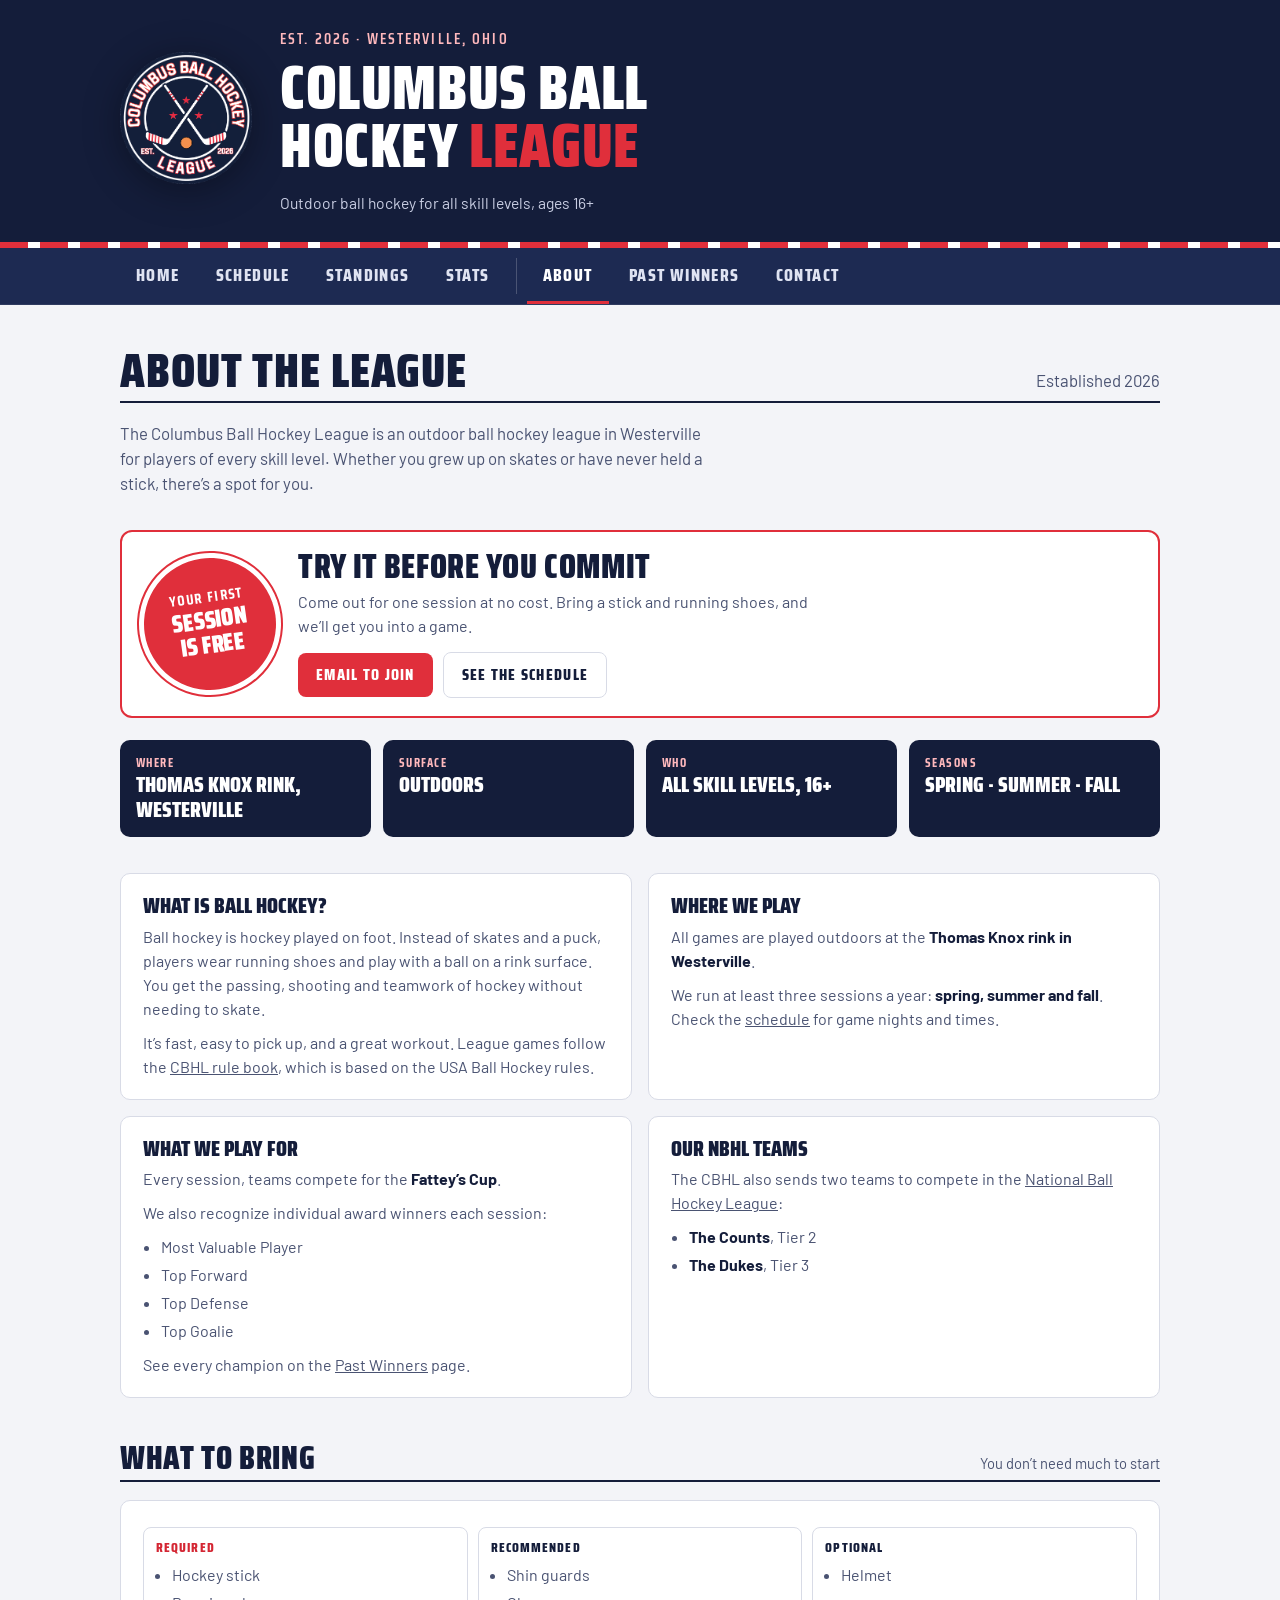
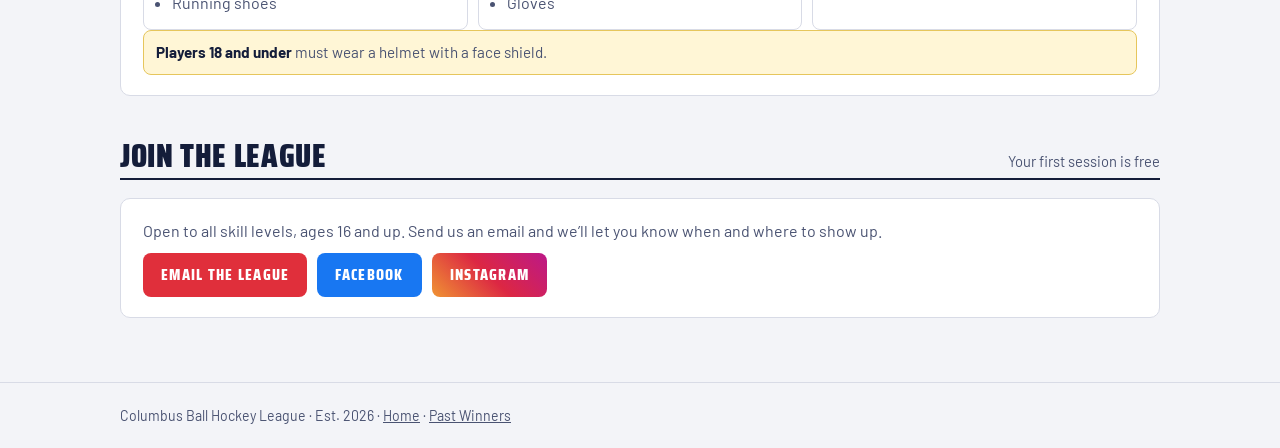
==== about.html @ 93e8f9b6 "Add files via upload" ====
<!doctype html>
<html lang="en">
<head>
<meta charset="utf-8">
<meta name="viewport" content="width=device-width, initial-scale=1, viewport-fit=cover">
<title>About the CBHL</title>
<meta name="description" content="What ball hockey is, where the Columbus Ball Hockey League plays, what to bring, and how to join. Your first session is free.">
<link rel="icon" type="image/png" href="cbhl-logo.png">
<link rel="preconnect" href="https://fonts.googleapis.com">
<link rel="preconnect" href="https://fonts.gstatic.com" crossorigin>
<link rel="stylesheet" href="https://fonts.googleapis.com/css2?family=Saira+Condensed:wght@600;800;900&family=Barlow:wght@400;500;600;700&display=swap">
<link rel="stylesheet" href="app.css">
</head>
<body>
<header class="masthead"><div class="wrap mast-inner"><a href="index.html"><img src="cbhl-logo.png" alt="Columbus Ball Hockey League home"></a><div>
<p class="eyebrow">Est. 2026 · Westerville, Ohio</p><h1>Columbus Ball<br>Hockey <span>League</span></h1>
<p class="mast-meta">Outdoor ball hockey for all skill levels, ages 16+</p></div></div></header>
<nav class="tabs" aria-label="Pages"><div class="bar"><ul>
<li><a href="index.html">Home</a></li><li><a href="index.html#schedule">Schedule</a></li><li><a href="index.html#standings">Standings</a></li><li><a href="index.html#stats">Stats</a></li><li class="nav-sep" aria-hidden="true"></li><li><a href="about.html" aria-current="true">About</a></li><li><a href="winners.html">Past Winners</a></li><li><a href="index.html#contact">Contact</a></li>
</ul></div></nav>

<main class="wrap">
  <div class="page-hero">
    <div class="sec-head"><h2>About the League</h2><p>Established 2026</p></div>
    <p>The Columbus Ball Hockey League is an outdoor ball hockey league in Westerville for players of every skill level. Whether you grew up on skates or have never held a stick, there’s a spot for you.</p>
  </div>

  <aside class="free-banner" aria-label="New players">
    <div class="free-tag"><span>Your first</span><b>Session<br>is free</b></div>
    <div class="free-copy"><h2>Try it before you commit</h2>
      <p>Come out for one session at no cost. Bring a stick and running shoes, and we’ll get you into a game.</p>
      <div class="contact-actions"><a class="btn" href="mailto:mattmccall33@gmail.com?subject=First%20free%20session">Email to join</a><a class="btn ghost" href="index.html#schedule">See the schedule</a></div>
    </div>
  </aside>

  <div class="facts">
    <div class="fact"><small>Where</small><b>Thomas Knox Rink, Westerville</b></div>
    <div class="fact"><small>Surface</small><b>Outdoors</b></div>
    <div class="fact"><small>Who</small><b>All skill levels, 16+</b></div>
    <div class="fact"><small>Seasons</small><b>Spring · Summer · Fall</b></div>
  </div>

  <section id="what" style="padding-top:36px">
    <div class="about-grid">
      <div class="card">
        <h3>What is ball hockey?</h3>
        <p>Ball hockey is hockey played on foot. Instead of skates and a puck, players wear running shoes and play with a ball on a rink surface. You get the passing, shooting and teamwork of hockey without needing to skate.</p>
        <p>It’s fast, easy to pick up, and a great workout. League games follow the <a href="CBHL_Official_Rulebook.pdf" target="_blank" rel="noopener">CBHL rule book</a>, which is based on the USA Ball Hockey rules.</p>
      </div>
      <div class="card">
        <h3>Where we play</h3>
        <p>All games are played outdoors at the <b>Thomas Knox rink in Westerville</b>.</p>
        <p>We run at least three sessions a year: <b>spring, summer and fall</b>. Check the <a href="index.html#schedule">schedule</a> for game nights and times.</p>
      </div>
      <div class="card">
        <h3>What we play for</h3>
        <p>Every session, teams compete for the <b>Fattey’s Cup</b>.</p>
        <p>We also recognize individual award winners each session:</p>
        <ul><li>Most Valuable Player</li><li>Top Forward</li><li>Top Defense</li><li>Top Goalie</li></ul>
        <p style="margin-top:10px">See every champion on the <a href="winners.html">Past Winners</a> page.</p>
      </div>
      <div class="card">
        <h3>Our NBHL teams</h3>
        <p>The CBHL also sends two teams to compete in the <a href="https://thenbhl.com/" target="_blank" rel="noopener">National Ball Hockey League</a>:</p>
        <ul><li><b>The Counts</b>, Tier 2</li><li><b>The Dukes</b>, Tier 3</li></ul>
      </div>
    </div>
  </section>

  <section id="gear">
    <div class="sec-head"><h2>What to bring</h2><p>You don’t need much to start</p></div>
    <div class="card">
      <div class="gear">
        <div class="req"><h4>Required</h4><ul><li>Hockey stick</li><li>Running shoes</li></ul></div>
        <div><h4>Recommended</h4><ul><li>Shin guards</li><li>Gloves</li></ul></div>
        <div><h4>Optional</h4><ul><li>Helmet</li></ul></div>
      </div>
      <p class="warn"><b>Players 18 and under</b> must wear a helmet with a face shield.</p>
    </div>
  </section>

  <section id="join">
    <div class="sec-head"><h2>Join the league</h2><p>Your first session is free</p></div>
    <div class="card">
      <p>Open to all skill levels, ages 16 and up. Send us an email and we’ll let you know when and where to show up.</p>
      <div class="contact-actions">
        <a class="btn" href="mailto:mattmccall33@gmail.com?subject=Joining%20the%20CBHL">Email the league</a>
        <a class="btn social fb" href="https://www.facebook.com/profile.php?id=61587629577464" target="_blank" rel="noopener">Facebook</a>
        <a class="btn social ig" href="https://www.instagram.com/cbusballhockey/" target="_blank" rel="noopener">Instagram</a>
      </div>
    </div>
  </section>
</main>

<footer><div class="wrap">Columbus Ball Hockey League · Est. 2026 · <a href="index.html">Home</a> · <a href="winners.html">Past Winners</a></div></footer>
</body>
</html>
---- app.css ----
:root{
  color-scheme:light;
  padding-top:env(safe-area-inset-top,0px);padding-bottom:env(safe-area-inset-bottom,0px);
  --navy:#141d3a; --navy-2:#1d2a52; --red:#e02f3b; --ball:#f0924a;
  --bg:#f3f4f8; --surface:#ffffff; --surface-2:#eceef5;
  --ink:#141d3a; --ink-2:#4a5372; --line:#d8dbe6;
  --head-bg:#141d3a; --head-ink:#ffffff; --accent:#d42633;
  --past:#8a90a6; --edit:#fff6d6; --edit-line:#e6c65c; --ok:#1f7a3a;
  --display:"Saira Condensed","Arial Narrow",Impact,sans-serif;
  --body:"Barlow","Segoe UI",Helvetica,Arial,sans-serif;
}
@media (prefers-color-scheme: dark){
  :root:not([data-theme="light"]){
    color-scheme:dark;
    --bg:#0b1024; --surface:#131a36; --surface-2:#1a2244;
    --ink:#eef0f8; --ink-2:#a7aecb; --line:#29325a;
    --head-bg:#0f1530; --accent:#ff5561; --past:#6e7596; --edit:#2a2710; --edit-line:#8a7424; --ok:#5fcf85;
  }
}
:root[data-theme="dark"]{
  color-scheme:dark;
  --bg:#0b1024; --surface:#131a36; --surface-2:#1a2244;
  --ink:#eef0f8; --ink-2:#a7aecb; --line:#29325a;
  --head-bg:#0f1530; --accent:#ff5561; --past:#6e7596; --edit:#2a2710; --edit-line:#8a7424; --ok:#5fcf85;
}
*{box-sizing:border-box}
html{scroll-behavior:smooth}
body{background:var(--bg);color:var(--ink);font-family:var(--body);font-size:16px;line-height:1.5;margin:0}
img{max-width:100%}
[hidden]{display:none!important}
a{color:inherit}
:focus-visible{outline:3px solid var(--ball);outline-offset:2px}
button{font:inherit;color:inherit}

/* header */
.masthead{background:var(--head-bg);color:var(--head-ink);position:relative;overflow:hidden}
.masthead::after{content:"";position:absolute;left:0;right:0;bottom:0;height:6px;background:repeating-linear-gradient(90deg,var(--red) 0 28px,#fff 28px 40px)}
.wrap{max-width:1080px;margin:0 auto;padding-inline:20px}
.mast-inner{display:flex;align-items:center;gap:28px;padding-block:28px 34px}
.mast-inner img{width:132px;height:132px;flex:none;filter:drop-shadow(0 6px 18px rgba(0,0,0,.35))}
.eyebrow{font-family:var(--display);font-weight:600;letter-spacing:.14em;text-transform:uppercase;font-size:.95rem;color:#ffb9bd;margin:0}
h1{font-family:var(--display);font-weight:900;font-size:clamp(2.2rem,6vw,3.8rem);line-height:.95;margin:.15em 0 .25em;text-transform:uppercase;letter-spacing:.01em;text-wrap:balance}
h1 span{color:var(--red)}
.mast-meta{margin:0;color:#c9cee3;font-size:.98rem}

nav.tabs{position:sticky;top:env(safe-area-inset-top,0px);z-index:5;background:var(--navy-2);border-bottom:1px solid rgba(255,255,255,.08)}
nav.tabs .bar{margin:0 auto;padding:0 20px;max-width:1080px;display:flex;align-items:center;gap:8px}
nav.tabs ul{list-style:none;margin:0;padding:0;display:flex;gap:4px;overflow-x:auto;flex:1;min-width:0}
nav.tabs a{display:block;padding:14px 16px 12px;color:#dfe3f2;text-decoration:none;font-family:var(--display);font-weight:800;font-size:1.1rem;letter-spacing:.08em;text-transform:uppercase;border-bottom:3px solid transparent;white-space:nowrap}
nav.tabs a:hover{color:#fff;border-bottom-color:rgba(255,255,255,.35)}
nav.tabs a[aria-current="true"]{color:#fff;border-bottom-color:var(--red)}
.edit-toggle{flex:none;border:1px solid rgba(255,255,255,.35);background:transparent;color:#fff;border-radius:6px;padding:6px 12px;font-family:var(--display);font-weight:800;letter-spacing:.08em;text-transform:uppercase;cursor:pointer;font-size:.9rem}
.edit-toggle:hover{background:rgba(255,255,255,.1)}
.edit-toggle[aria-pressed="true"]{background:var(--ball);border-color:var(--ball);color:#141d3a}

/* next banner */
.next{margin-top:28px;display:grid;grid-template-columns:auto 1fr;gap:6px 22px;align-items:center;background:var(--surface);border:1px solid var(--line);border-radius:10px;padding:18px 22px}
.next .tag{grid-row:span 2;font-family:var(--display);font-weight:900;text-transform:uppercase;letter-spacing:.06em;font-size:1rem;color:#fff;background:var(--red);border-radius:6px;padding:8px 12px;text-align:center;line-height:1.1}
.next .tag b{display:block;font-size:1.6rem}
.next .games{display:flex;flex-wrap:wrap;gap:6px 28px}
.next .g{font-weight:600}
.next .g time{font-family:var(--display);font-weight:800;color:var(--accent);margin-right:8px;font-size:1.1rem}
.next .when{color:var(--ink-2);font-size:.92rem}

main{padding-block:8px 64px}
section{padding-top:44px;scroll-margin-top:60px}
.sec-head{display:flex;align-items:baseline;justify-content:space-between;gap:12px;flex-wrap:wrap;border-bottom:2px solid var(--ink);padding-bottom:6px;margin-bottom:18px}
h2{font-family:var(--display);font-weight:900;text-transform:uppercase;font-size:2rem;line-height:1;margin:0;letter-spacing:.02em}
.sec-head p{margin:0;color:var(--ink-2);font-size:.92rem}

.table-box{overflow-x:auto;background:var(--surface);border:1px solid var(--line);border-radius:10px}
table{border-collapse:collapse;width:100%;font-variant-numeric:tabular-nums}
th,td{padding:10px 12px;text-align:center;white-space:nowrap;border-bottom:1px solid var(--line)}
tbody tr:last-child td{border-bottom:none}
thead th{font-family:var(--display);font-weight:800;text-transform:uppercase;letter-spacing:.08em;font-size:.9rem;color:var(--ink-2);background:var(--surface-2)}
th.l,td.l{text-align:left}
td.pts{font-weight:700;color:var(--accent)}
td.rank,th.rank{color:var(--ink-2);width:2.5em}

.team{display:inline-flex;align-items:center;gap:8px;font-weight:600}
.sw{width:14px;height:14px;border-radius:3px;flex:none;border:1px solid rgba(128,136,170,.7)}
.tbd-team{color:var(--ink-2);font-style:italic}

/* schedule */
.weeks{display:grid;grid-template-columns:repeat(auto-fill,minmax(310px,1fr));gap:16px}
.week{background:var(--surface);border:1px solid var(--line);border-radius:10px;overflow:hidden;display:flex;flex-direction:column}
.week header{display:flex;align-items:center;gap:12px;padding:10px 14px;background:var(--surface-2);border-bottom:1px solid var(--line)}
.wk{font-family:var(--display);font-weight:900;font-size:1.8rem;line-height:1;color:var(--ink);min-width:1.4em}
.wk small{display:block;font-size:.7rem;letter-spacing:.14em;font-weight:700;color:var(--ink-2)}
.status{margin-left:auto;font-family:var(--display);font-weight:800;text-transform:uppercase;letter-spacing:.08em;font-size:.8rem;padding:3px 8px;border-radius:4px}
.status.played{color:var(--past);border:1px solid var(--line)}
.status.today{background:var(--red);color:#fff}
.status.upcoming{color:var(--ink);border:1px solid var(--ink-2)}
.day{padding:10px 14px 4px}
.day h3{margin:0 0 4px;font-size:.82rem;text-transform:uppercase;letter-spacing:.1em;color:var(--ink-2);font-weight:700}
.game{display:grid;grid-template-columns:3.2em 1fr auto;gap:2px 10px;padding:8px 0;border-top:1px dashed var(--line)}
.day h3 + .game{border-top:none}
.game time{font-family:var(--display);font-weight:800;font-size:1.15rem;line-height:1.3;color:var(--accent)}
.matchup{display:flex;flex-direction:column;gap:2px}
.matchup .at{font-size:.78rem;color:var(--ink-2);text-transform:uppercase;letter-spacing:.08em;margin-left:22px}
.score{display:flex;flex-direction:column;justify-content:space-between;align-items:flex-end;font-family:var(--display);font-weight:900;font-size:1.25rem;line-height:1.15;font-variant-numeric:tabular-nums}
.score .w{color:var(--accent)}
.score .lose{color:var(--ink-2);font-weight:700}
.score .fin{font-size:.7rem;letter-spacing:.12em;color:var(--ink-2);font-weight:700}
.refs{grid-column:2 / 4;font-size:.82rem;color:var(--ink-2)}
.week.is-past{opacity:.78}
.week.is-past .game time{color:var(--past)}
.tbd{padding:18px 14px;color:var(--ink-2);font-style:italic}
.legend{display:flex;flex-wrap:wrap;gap:8px 18px;margin:0 0 16px;padding:0;list-style:none;font-size:.9rem}

/* stats */
.seg{display:inline-flex;border:1px solid var(--line);border-radius:8px;overflow:hidden;background:var(--surface)}
.seg button{font-family:var(--display);font-weight:800;text-transform:uppercase;letter-spacing:.08em;font-size:.95rem;padding:7px 16px;border:0;background:transparent;color:var(--ink-2);cursor:pointer}
.seg button[aria-pressed="true"]{background:var(--navy);color:#fff}
th .sort{all:unset;cursor:pointer;display:inline-flex;gap:4px;align-items:center}
th .sort::after{content:"⇅";font-size:.8em;opacity:.35}
th .sort:hover{color:var(--ink)}
th .sort:focus-visible{outline:3px solid var(--ball)}
th[aria-sort] .sort::after{content:"▾";font-size:.8em;color:var(--accent)}
th[aria-sort="ascending"] .sort::after{content:"▴"}
.search{font:inherit;padding:7px 12px;border:1px solid var(--line);border-radius:8px;background:var(--surface);color:var(--ink);min-width:0;width:220px;max-width:100%}
.tools{display:flex;flex-wrap:wrap;gap:10px;align-items:center;justify-content:space-between;margin-bottom:12px}
.note{font-size:.85rem;color:var(--ink-2);margin:10px 2px 0}

/* rulebook */
.rule-card{display:grid;grid-template-columns:auto 1fr;gap:24px;align-items:center;background:var(--surface);border:1px solid var(--line);border-radius:10px;padding:24px}
.book{width:110px;aspect-ratio:8.5/11;max-width:100%;background:#fff;border:1px solid var(--line);border-radius:4px;box-shadow:0 8px 20px rgba(20,29,58,.18);display:flex;flex-direction:column;align-items:center;justify-content:center;gap:6px;padding:10px;text-align:center}
.book img{width:62%}
.book span{font-family:var(--display);font-weight:800;color:#141d3a;font-size:.72rem;line-height:1.05;text-transform:uppercase}
.rule-card h3{font-family:var(--display);font-weight:900;font-size:1.6rem;text-transform:uppercase;margin:0 0 4px;line-height:1.05}
.rule-card p{margin:0 0 14px;color:var(--ink-2);max-width:60ch}
.btn{display:inline-flex;align-items:center;gap:8px;background:var(--red);color:#fff;text-decoration:none;font-family:var(--display);font-weight:800;text-transform:uppercase;letter-spacing:.08em;padding:10px 18px;border-radius:8px;border:0;cursor:pointer}
.btn:hover{background:#c21f2b}
.btn.ghost{background:transparent;color:var(--ink);border:1px solid var(--line)}
.btn.ghost:hover{background:var(--surface-2)}
.btn.small{padding:6px 12px;font-size:.85rem}
.btn:disabled{opacity:.5;cursor:default}
.star{color:#d4a017}

footer{border-top:1px solid var(--line);padding-block:22px;color:var(--ink-2);font-size:.88rem}

/* ---------- admin ---------- */
.admin-intro{margin-top:24px;background:var(--edit);border:1px solid var(--edit-line);border-radius:10px;padding:14px 18px}
.admin-intro h3{margin:0 0 4px;font-family:var(--display);font-weight:900;text-transform:uppercase;font-size:1.2rem}
.admin-intro ul{margin:4px 0 0;padding-left:1.2em;color:var(--ink-2);font-size:.93rem}
.edit-table td{padding:6px 6px}
.edit-table th{padding:8px 6px}
.edit-table input,.edit-table select{font:inherit;font-size:.95rem;padding:5px 6px;border:1px solid var(--line);border-radius:6px;background:var(--bg);color:var(--ink);width:100%;min-width:0}
.edit-table input[type="number"]{width:4.2em;text-align:center}
.edit-table input.name{min-width:11em}
.edit-table input.time{width:4.6em}
.edit-table input.ref{width:6.5em}
.edit-table input[type="date"]{width:9.6em}
.edit-table select{min-width:10.5em}
.edit-table input[type="checkbox"]{width:18px;height:18px}
.edit-table tr.wk-row td{background:var(--surface-2);font-family:var(--display);font-weight:800;text-transform:uppercase;letter-spacing:.08em;text-align:left;padding:8px 10px}
.edit-table tr.wk-row .btn{margin-left:10px}
.del{border:0;background:transparent;color:var(--ink-2);cursor:pointer;font-size:1.1rem;padding:4px 8px;border-radius:6px}
.del:hover{color:var(--accent);background:var(--surface-2)}
.row-actions{display:flex;gap:10px;flex-wrap:wrap;margin-top:12px}
.hint{font-size:.85rem;color:var(--ink-2);margin:8px 2px 0;max-width:75ch}

.savebar{position:fixed;left:0;right:0;bottom:0;z-index:20;background:var(--navy);color:#fff;padding:12px 20px calc(12px + env(safe-area-inset-bottom,0px));box-shadow:0 -6px 20px rgba(0,0,0,.25)}
.savebar .inner{max-width:1080px;margin:0 auto;display:flex;align-items:center;gap:12px;flex-wrap:wrap}
.savebar .msg{flex:1;min-width:12em;font-weight:600}
.savebar .msg small{display:block;font-weight:400;color:#c9cee3}
.savebar .btn.ghost{color:#fff;border-color:rgba(255,255,255,.35)}
.savebar .btn.ghost:hover{background:rgba(255,255,255,.1)}
body.editing main{padding-bottom:120px}
.restore{margin-top:16px;display:flex;flex-wrap:wrap;gap:10px;align-items:center;background:var(--edit);border:1px solid var(--edit-line);border-radius:10px;padding:12px 16px}
.restore span{flex:1;min-width:14em}

@media (max-width:620px){
  .mast-inner{gap:16px;padding-block:20px 28px}
  .mast-inner img{width:84px;height:84px}
  .next{grid-template-columns:1fr}
  .next .tag{grid-row:auto;justify-self:start}
  .rule-card{grid-template-columns:1fr}
  .weeks{grid-template-columns:1fr}
  .search{width:100%}
}
@media (prefers-reduced-motion:reduce){html{scroll-behavior:auto}}
.sr{position:absolute;width:1px;height:1px;overflow:hidden;clip:rect(0 0 0 0);white-space:nowrap}

/* contact + partners */
.contact-grid{display:grid;grid-template-columns:minmax(0,1fr) minmax(0,1.3fr);gap:16px}
.contact-card,.partners{background:var(--surface);border:1px solid var(--line);border-radius:10px;padding:22px}
.contact-card h3,.partners h3{font-family:var(--display);font-weight:900;font-size:1.4rem;text-transform:uppercase;margin:0 0 6px;line-height:1.05}
.contact-card p{margin:0 0 14px;color:var(--ink-2)}
.contact-actions{display:flex;flex-wrap:wrap;gap:10px;align-items:center}
.email{font-weight:600;user-select:all;overflow-wrap:anywhere}
.partner-row{display:flex;flex-wrap:wrap;gap:14px;align-items:stretch;margin-top:10px}
.partner{display:flex;flex-direction:column;gap:6px;text-decoration:none;border:1px solid var(--line);border-radius:8px;overflow:hidden;background:#0c0c0e;transition:transform .15s,box-shadow .15s}
.partner:hover{transform:translateY(-2px);box-shadow:0 8px 18px rgba(20,29,58,.25)}
.partner img{display:block;height:auto}
.partner span{font-family:var(--display);font-weight:800;text-transform:uppercase;letter-spacing:.08em;font-size:.82rem;color:#fff;padding:0 10px 8px}
.partner-wide{flex:1 1 300px;min-width:0}
.partner-wide img{width:100%}
.partner-usa{flex:0 0 auto;background:#12213f;justify-content:space-between}
.partner-usa img{width:132px;margin:14px 14px 0}
@media (max-width:760px){.contact-grid{grid-template-columns:1fr}}
@media (prefers-reduced-motion:reduce){.partner{transition:none}.partner:hover{transform:none}}
.follow-head{margin:18px 0 8px;font-family:var(--display);font-weight:800;text-transform:uppercase;letter-spacing:.1em;font-size:.9rem;color:var(--ink-2)}
.btn.social{color:#fff}
.btn.social.fb{background:#1877f2}
.btn.social.fb:hover{background:#0f63d0}
.btn.social.ig{background:linear-gradient(45deg,#f09433,#dc2743 50%,#bc1888)}
.btn.social.ig:hover{filter:brightness(.92)}

/* nav page links */
.nav-sep{width:1px;background:rgba(255,255,255,.2);margin:10px 6px}

/* first session free banner */
.free-banner{margin-top:28px;display:grid;grid-template-columns:auto 1fr;gap:22px;align-items:center;background:var(--surface);border:2px solid var(--red);border-radius:12px;padding:18px 22px;position:relative;overflow:hidden}
.free-tag{background:var(--red);color:#fff;border-radius:50%;width:132px;height:132px;display:flex;flex-direction:column;align-items:center;justify-content:center;text-align:center;font-family:var(--display);text-transform:uppercase;line-height:1;transform:rotate(-8deg);box-shadow:0 0 0 5px var(--surface),0 0 0 7px var(--red)}
.free-tag span{font-weight:700;font-size:.9rem;letter-spacing:.1em}
.free-tag b{font-weight:900;font-size:1.55rem;margin-top:4px}
.free-copy h2{font-size:clamp(1.5rem,3.4vw,2.1rem);text-transform:uppercase;margin:0 0 6px;line-height:1.02;text-wrap:balance}
.free-copy p{margin:0 0 14px;color:var(--ink-2);max-width:60ch}
@media (max-width:620px){.free-banner{grid-template-columns:1fr}.free-tag{width:108px;height:108px}.free-tag b{font-size:1.3rem}}

/* sub pages */
.page-hero{padding-block:34px 6px}
.page-hero h2{font-size:clamp(2rem,5vw,3rem)}
.page-hero p{color:var(--ink-2);max-width:65ch;margin:10px 0 0;font-size:1.05rem}
.about-grid{display:grid;grid-template-columns:repeat(2,minmax(0,1fr));gap:16px}
@media (max-width:700px){.about-grid{grid-template-columns:1fr}}
.card{background:var(--surface);border:1px solid var(--line);border-radius:10px;padding:20px 22px}
.card h3{font-family:var(--display);font-weight:900;font-size:1.35rem;text-transform:uppercase;margin:0 0 8px;line-height:1.05}
.card p{margin:0 0 10px;color:var(--ink-2)}
.card p:last-child{margin-bottom:0}
.card ul{margin:0;padding-left:1.1em;color:var(--ink-2)}
.card li{margin-bottom:4px}
.card li b,.card p b{color:var(--ink)}
.facts{display:grid;grid-template-columns:repeat(auto-fit,minmax(150px,1fr));gap:12px;margin-top:22px}
.fact{background:var(--navy);color:#fff;border-radius:10px;padding:14px 16px}
.fact small{display:block;font-family:var(--display);font-weight:700;letter-spacing:.12em;text-transform:uppercase;color:#ffb9bd;font-size:.78rem}
.fact b{font-family:var(--display);font-weight:900;font-size:1.35rem;text-transform:uppercase;line-height:1.1}
.gear{display:grid;grid-template-columns:repeat(3,minmax(0,1fr));gap:10px;margin-top:6px}
.gear div{border:1px solid var(--line);border-radius:8px;padding:10px 12px}
.gear h4{margin:0 0 4px;font-family:var(--display);font-weight:800;text-transform:uppercase;letter-spacing:.08em;font-size:.85rem}
.gear .req h4{color:var(--accent)}
.gear ul{padding-left:1em;margin:0}
.warn{margin-top:12px;padding:10px 12px;border-radius:8px;background:var(--edit);border:1px solid var(--edit-line);color:var(--ink);font-size:.95rem}
@media (max-width:620px){.gear{grid-template-columns:1fr}}

/* winners */
.season{padding-top:40px}
.award-grid{display:grid;grid-template-columns:repeat(3,minmax(0,1fr));gap:16px}
.award{background:var(--surface);border:1px solid var(--line);border-radius:10px;overflow:hidden;display:flex;flex-direction:column}
.award .photo{aspect-ratio:4/3;max-width:100%;background:var(--surface-2);display:flex;align-items:center;justify-content:center;overflow:hidden}
.award .photo img{width:100%;height:100%;object-fit:cover;display:block}
.award .photo .ph{color:var(--ink-2);font-family:var(--display);font-weight:700;letter-spacing:.1em;text-transform:uppercase;font-size:.85rem;display:flex;flex-direction:column;align-items:center;gap:6px;opacity:.8}
.award .photo .ph svg{width:36px;height:36px}
.award .meta{padding:12px 14px 14px}
.award .label{font-family:var(--display);font-weight:800;text-transform:uppercase;letter-spacing:.1em;font-size:.8rem;color:var(--accent)}
.award .name{font-weight:700;font-size:1.1rem;margin-top:2px}
.award .name.tba{color:var(--ink-2);font-weight:500;font-style:italic}
.award .cap{color:var(--ink-2);font-size:.9rem}
.award.cup{border-color:var(--red);border-width:2px}
.award .edit-fields{display:grid;gap:6px;margin-top:8px}
.award .edit-fields input{font:inherit;font-size:.92rem;padding:6px 8px;border:1px solid var(--line);border-radius:6px;background:var(--bg);color:var(--ink);width:100%}
.award .edit-fields label{font-size:.78rem;color:var(--ink-2);display:grid;gap:2px}
.season-edit{display:flex;flex-wrap:wrap;gap:10px;align-items:center;margin-bottom:14px}
.season-edit input{font:inherit;padding:7px 10px;border:1px solid var(--line);border-radius:8px;background:var(--surface);color:var(--ink)}
@media (max-width:900px){.award-grid{grid-template-columns:repeat(2,minmax(0,1fr))}}
@media (max-width:520px){.award-grid{grid-template-columns:1fr}}
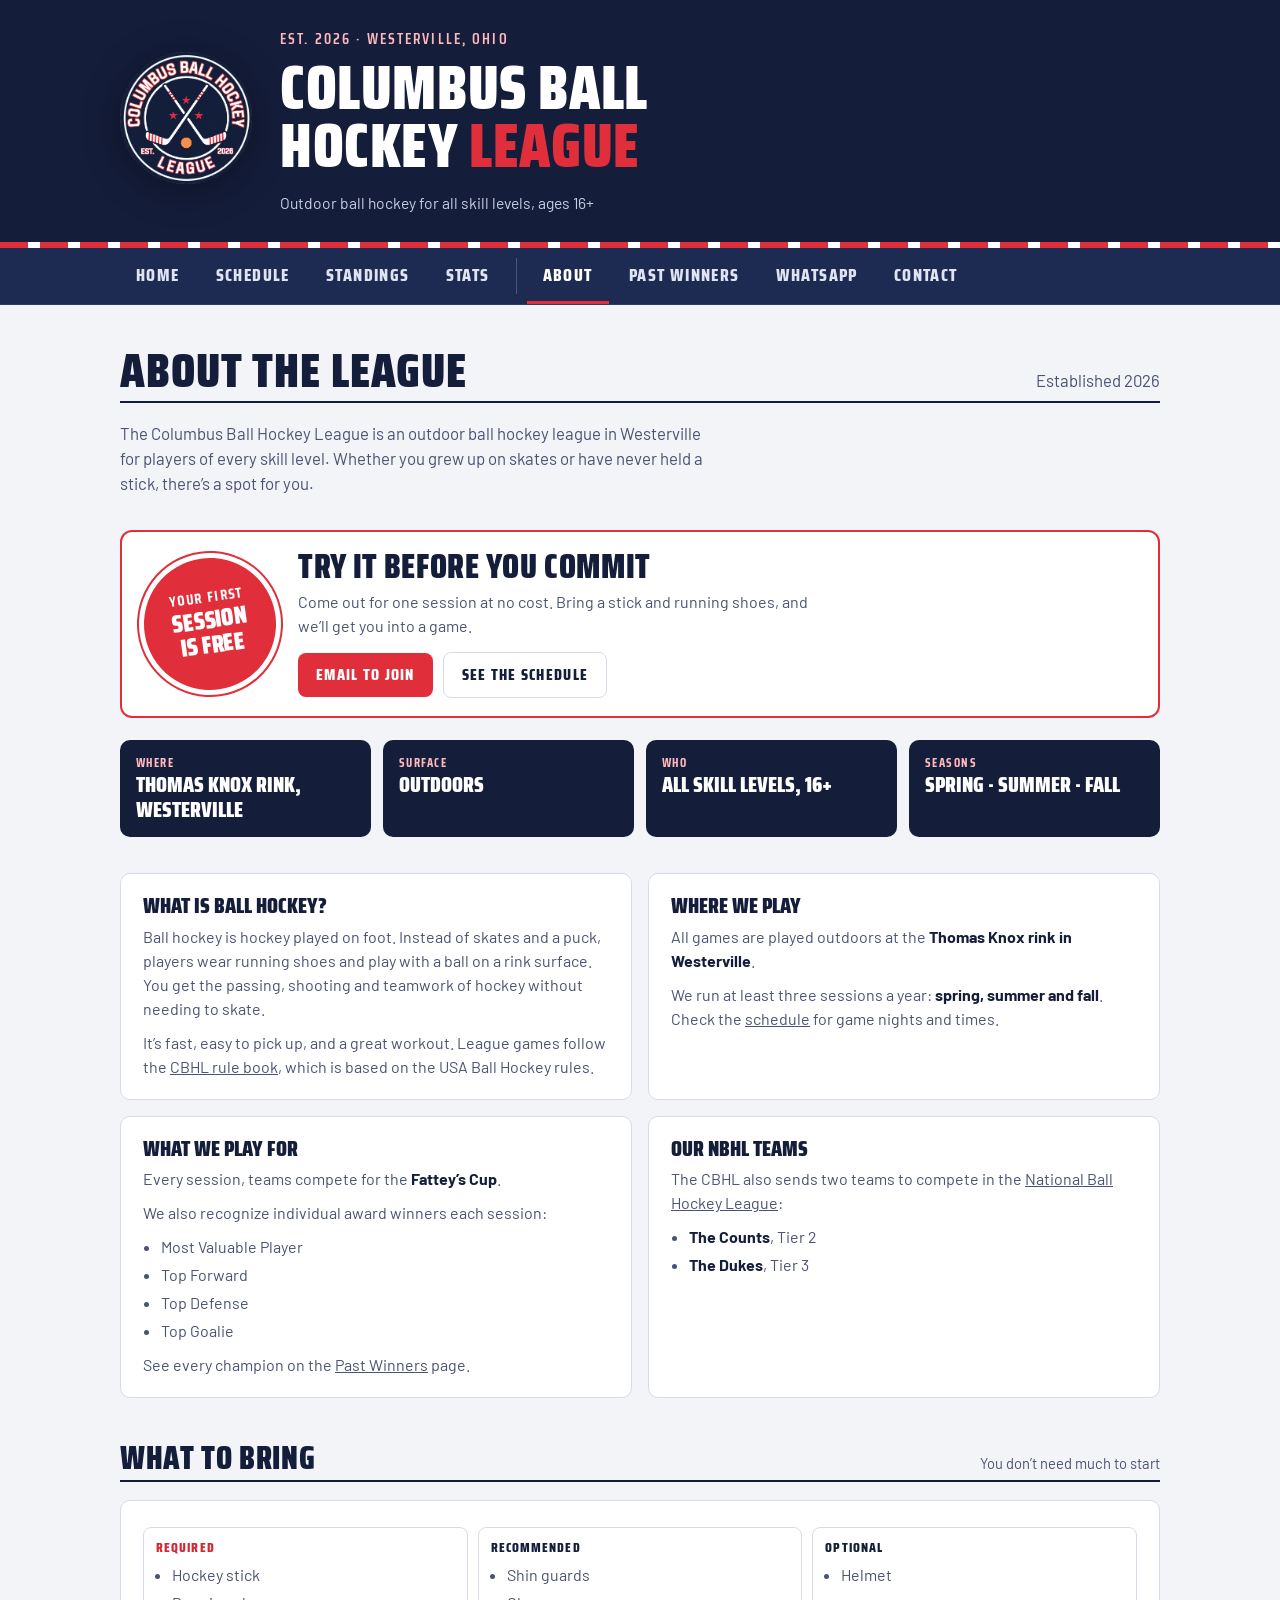
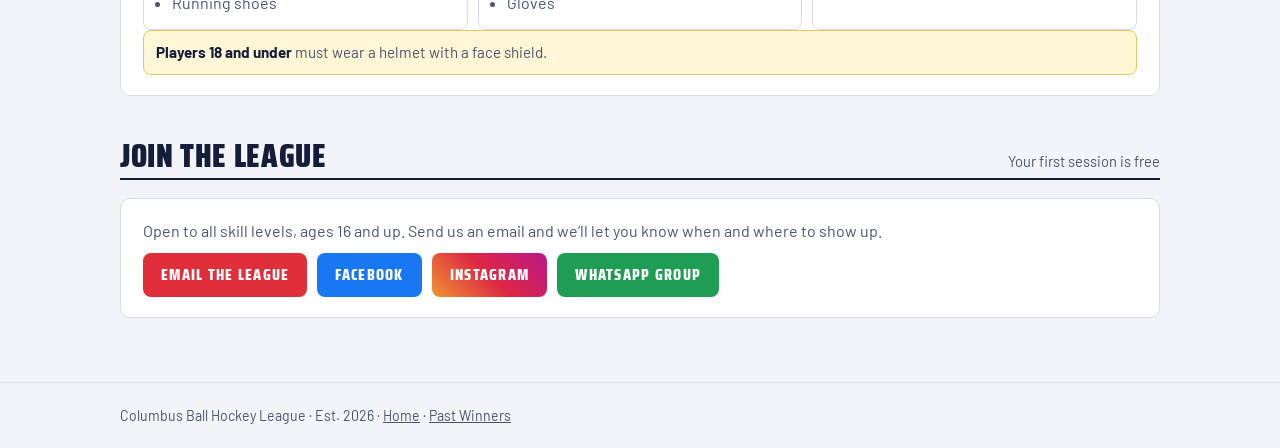
==== commit 9a11b344: "Add files via upload" ====
--- a/about.html
+++ b/about.html
@@ -16,7 +16,7 @@
 <p class="eyebrow">Est. 2026 · Westerville, Ohio</p><h1>Columbus Ball<br>Hockey <span>League</span></h1>
 <p class="mast-meta">Outdoor ball hockey for all skill levels, ages 16+</p></div></div></header>
 <nav class="tabs" aria-label="Pages"><div class="bar"><ul>
-<li><a href="index.html">Home</a></li><li><a href="index.html#schedule">Schedule</a></li><li><a href="index.html#standings">Standings</a></li><li><a href="index.html#stats">Stats</a></li><li class="nav-sep" aria-hidden="true"></li><li><a href="about.html" aria-current="true">About</a></li><li><a href="winners.html">Past Winners</a></li><li><a href="index.html#contact">Contact</a></li>
+<li><a href="index.html">Home</a></li><li><a href="index.html#schedule">Schedule</a></li><li><a href="index.html#standings">Standings</a></li><li><a href="index.html#stats">Stats</a></li><li class="nav-sep" aria-hidden="true"></li><li><a href="about.html" aria-current="true">About</a></li><li><a href="winners.html">Past Winners</a></li><li><a href="whatsapp.html">WhatsApp</a></li><li><a href="index.html#contact">Contact</a></li>
 </ul></div></nav>
 
 <main class="wrap">
@@ -87,6 +87,7 @@
         <a class="btn" href="mailto:mattmccall33@gmail.com?subject=Joining%20the%20CBHL">Email the league</a>
         <a class="btn social fb" href="https://www.facebook.com/profile.php?id=61587629577464" target="_blank" rel="noopener">Facebook</a>
         <a class="btn social ig" href="https://www.instagram.com/cbusballhockey/" target="_blank" rel="noopener">Instagram</a>
+        <a class="btn social wa" href="whatsapp.html">WhatsApp group</a>
       </div>
     </div>
   </section>
--- a/app.css
+++ b/app.css
@@ -265,3 +265,27 @@
 .season-edit input{font:inherit;padding:7px 10px;border:1px solid var(--line);border-radius:8px;background:var(--surface);color:var(--ink)}
 @media (max-width:900px){.award-grid{grid-template-columns:repeat(2,minmax(0,1fr))}}
 @media (max-width:520px){.award-grid{grid-template-columns:1fr}}
+
+/* message players */
+.msg-panel{padding-top:28px}
+.msg-grid{display:grid;grid-template-columns:auto 1fr;gap:10px 14px;align-items:start}
+.msg-grid label{font-weight:600;padding-top:8px}
+.msg-input{font:inherit;padding:8px 10px;border:1px solid var(--line);border-radius:8px;background:var(--bg);color:var(--ink);width:100%;min-width:0}
+textarea.msg-input{resize:vertical;min-height:7em}
+.msg-row{display:grid;grid-template-columns:repeat(2,minmax(0,1fr));gap:22px;margin-top:20px;padding-top:18px;border-top:1px solid var(--line)}
+.msg-col h3{font-family:var(--display);font-weight:900;text-transform:uppercase;font-size:1.2rem;margin:0 0 4px}
+.msg-col .hint{margin:4px 0 12px}
+.file-pick{display:grid;gap:4px;font-size:.9rem;color:var(--ink-2);margin-top:6px}
+.file-pick input{font:inherit;font-size:.9rem;color:var(--ink);max-width:100%}
+.btn.social.wa{background:#1f9d55}
+.btn.social.wa:hover{background:#17834a}
+@media (max-width:700px){.msg-grid{grid-template-columns:1fr}.msg-grid label{padding-top:0}.msg-row{grid-template-columns:1fr}}
+
+/* whatsapp page */
+.group-name{display:flex;flex-wrap:wrap;gap:12px 24px;align-items:center;margin-top:18px;border:2px solid #1f9d55}
+.group-name small{display:block;font-family:var(--display);font-weight:700;letter-spacing:.12em;text-transform:uppercase;color:var(--ink-2);font-size:.8rem}
+.group-name b{font-family:var(--display);font-weight:900;font-size:2.2rem;line-height:1;color:#1f9d55;user-select:all}
+.group-name p{margin:0;flex:1;min-width:16em}
+ol.steps{margin:0;padding-left:1.4em;display:grid;gap:10px;color:var(--ink-2)}
+ol.steps b{color:var(--ink)}
+#get .hint,#join .hint{margin-top:12px}
